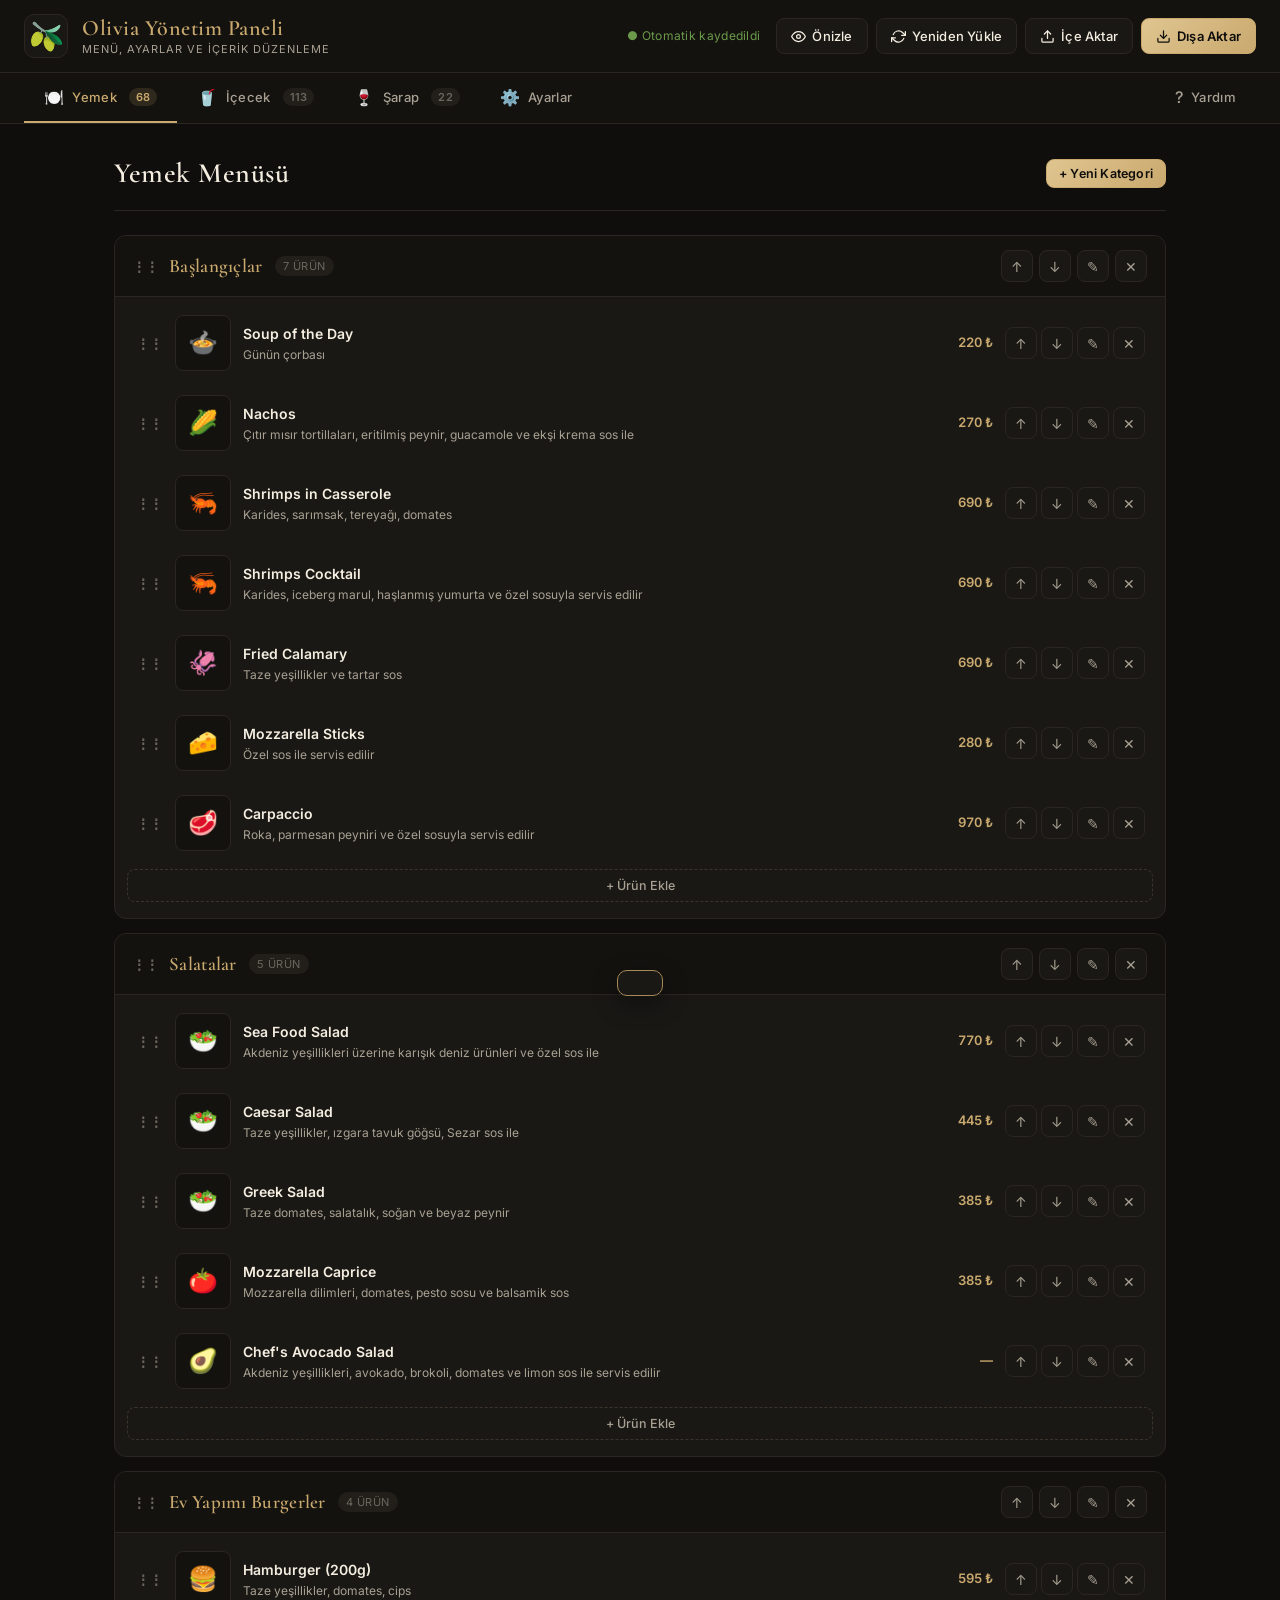
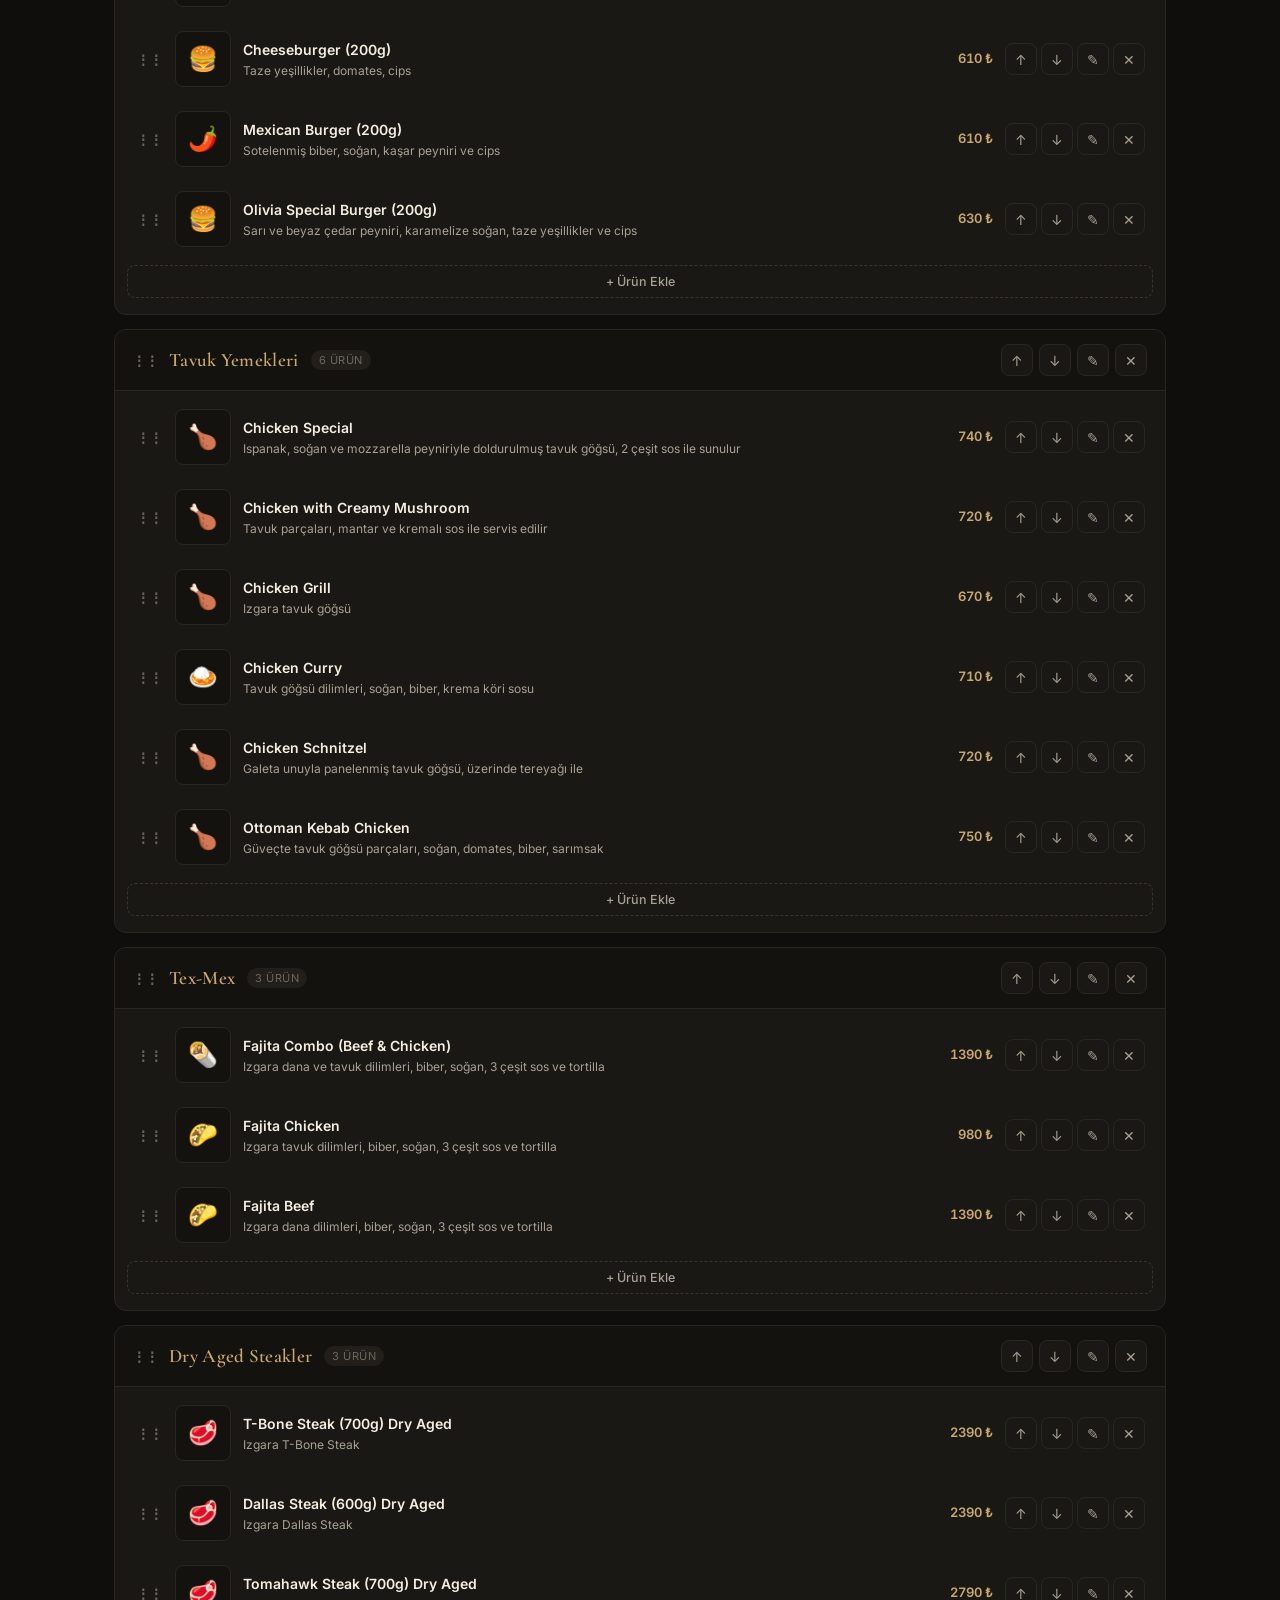
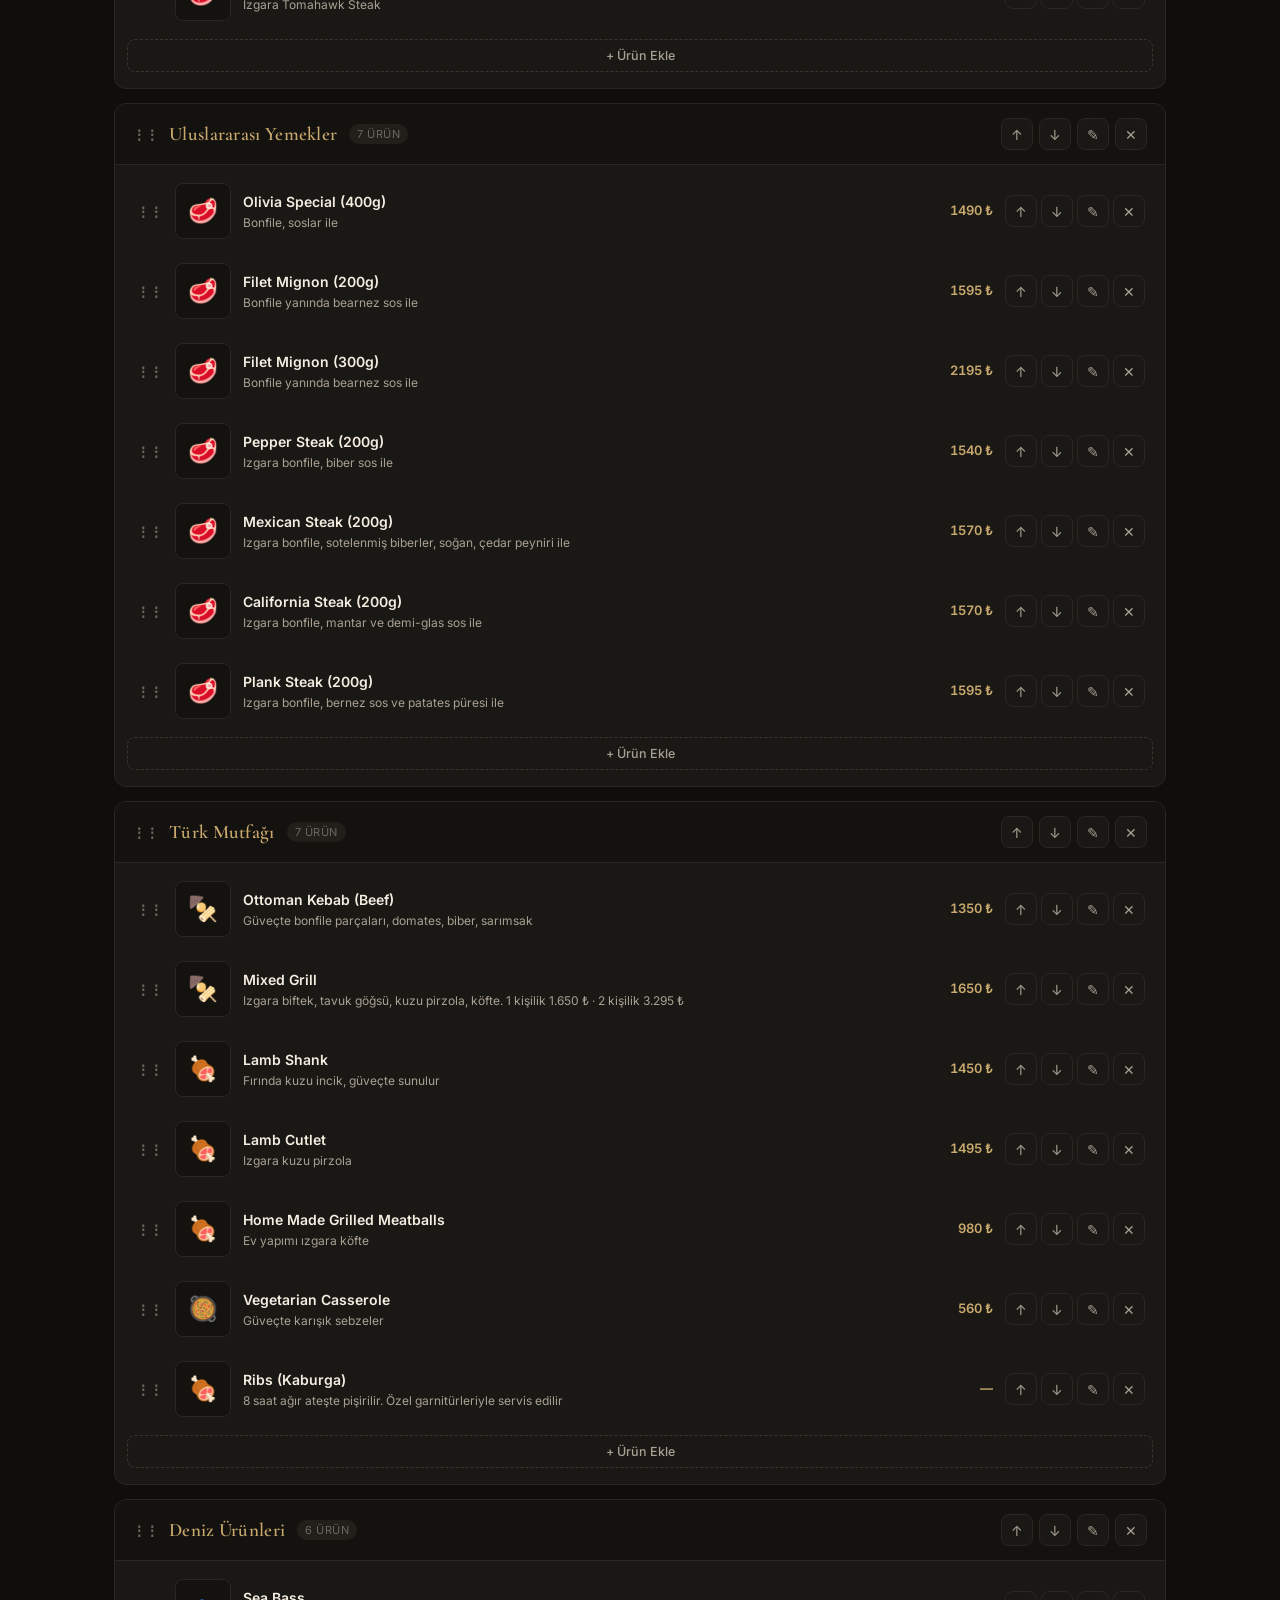
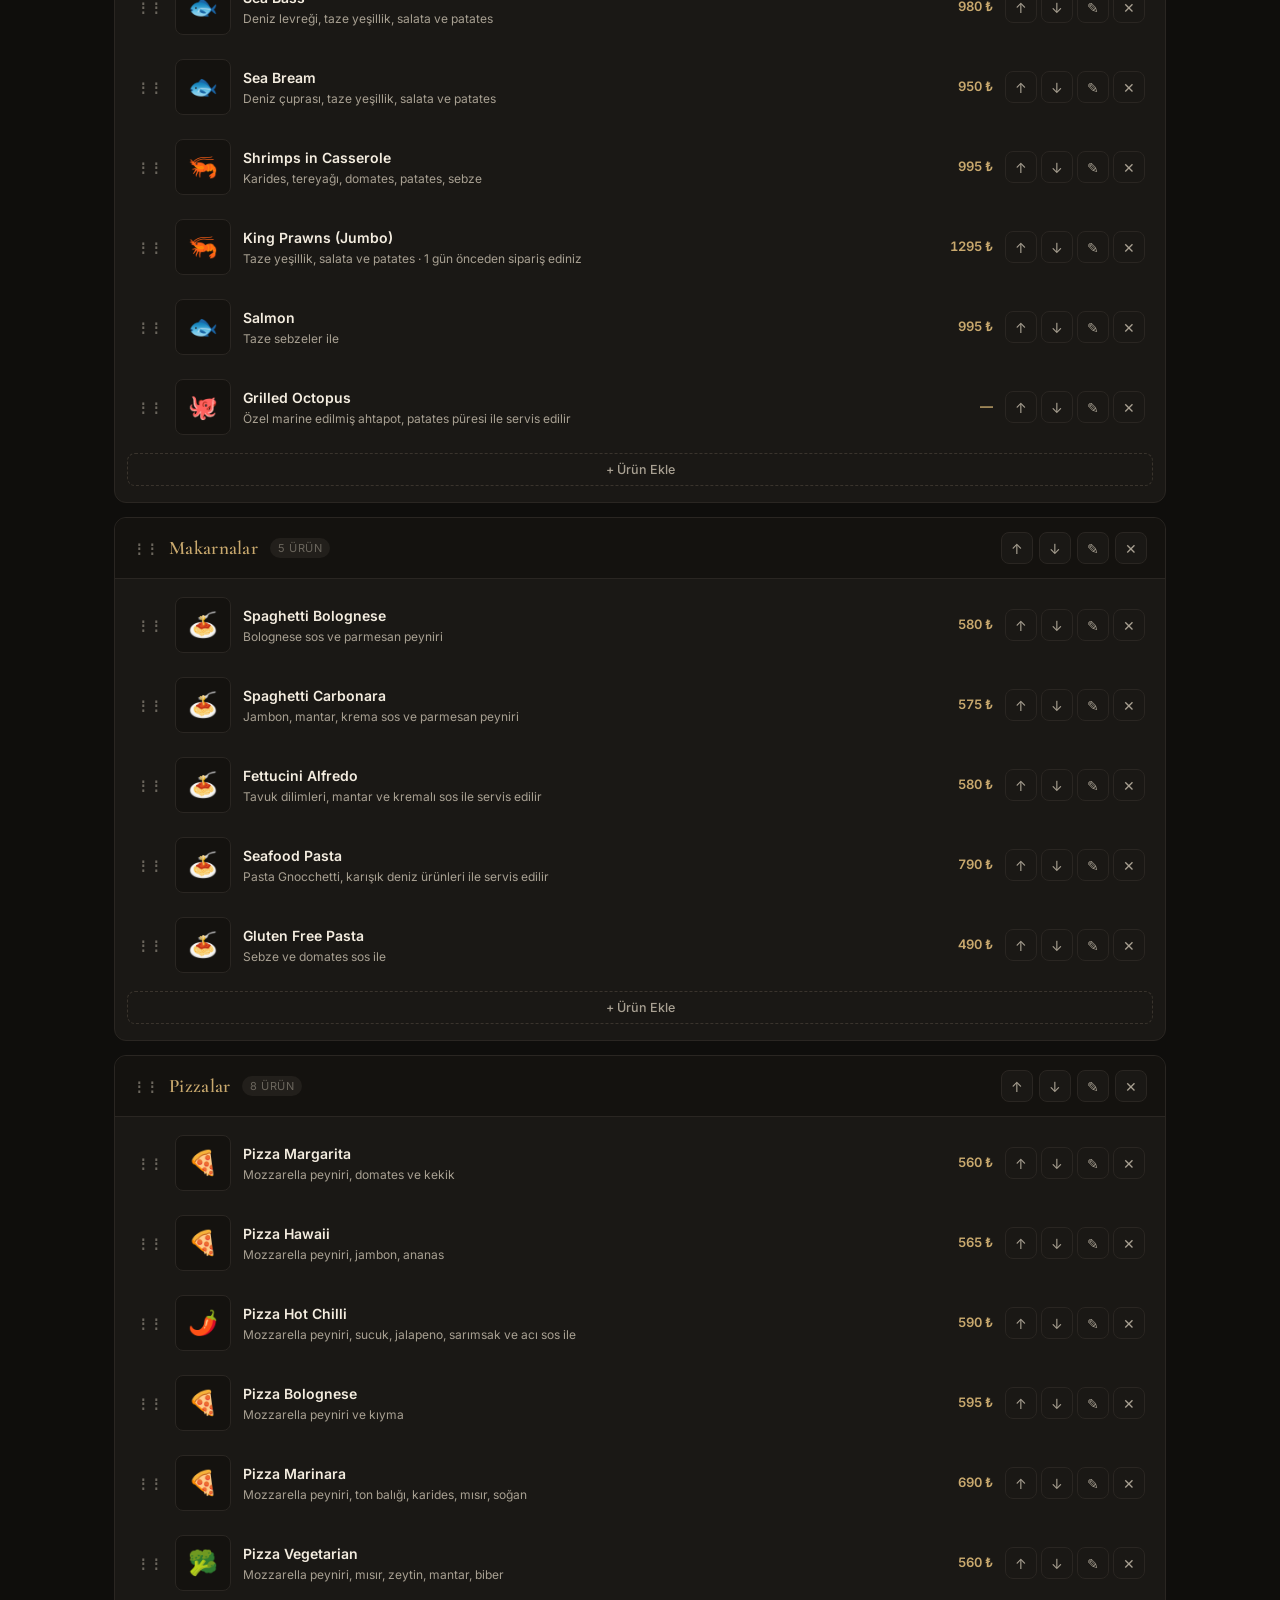
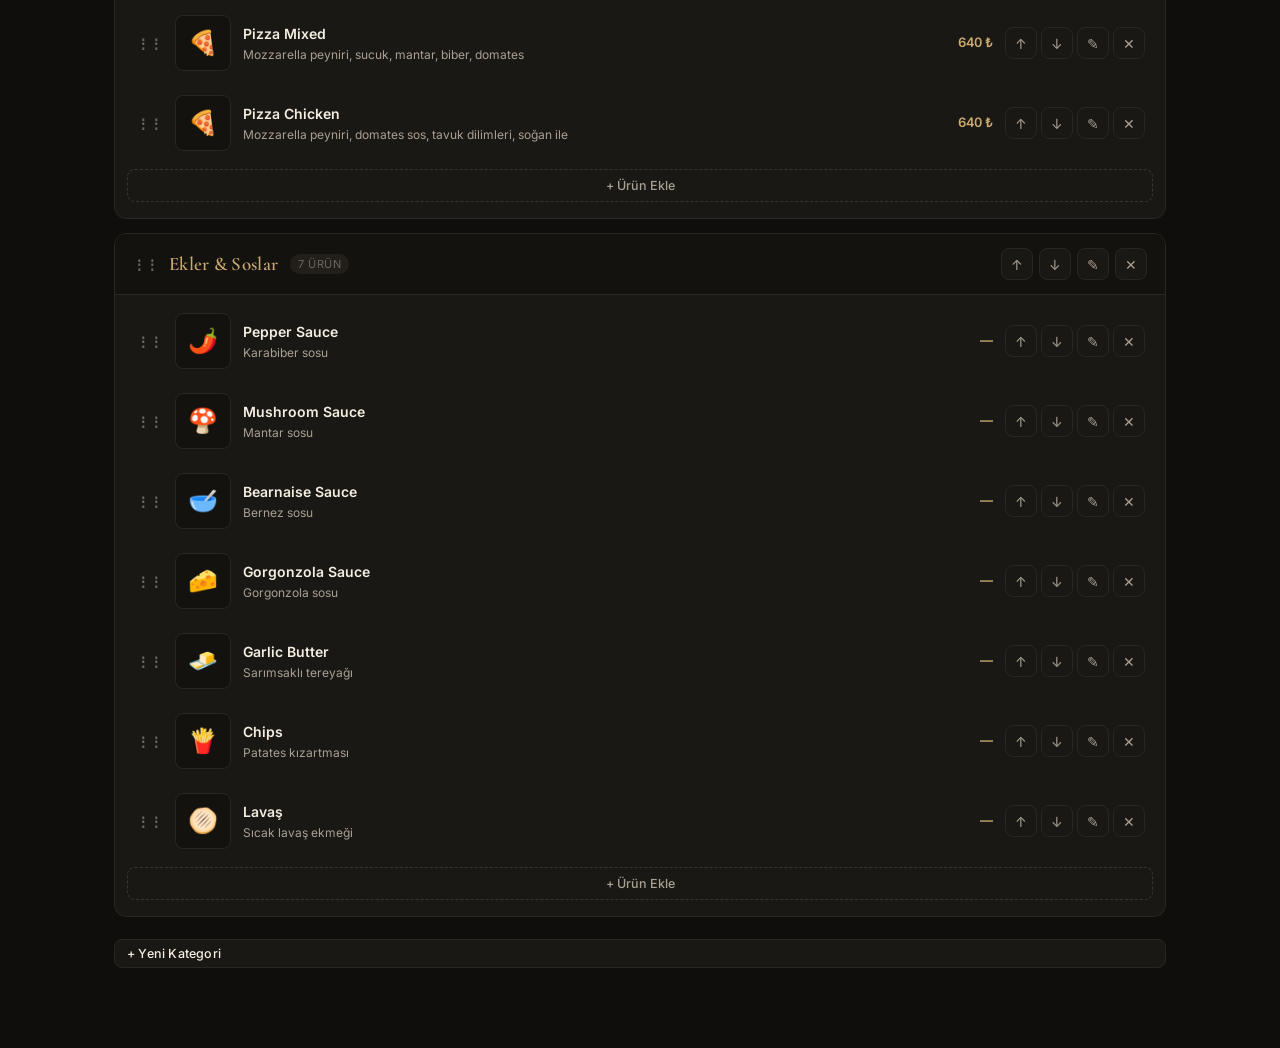
==== admin.html @ 3ca6a2c9 "Initial menu upload — Olivia Gourmet Restaurant QR menu" ====
<!DOCTYPE html>
<html lang="tr">
<head>
  <meta charset="UTF-8">
  <meta name="viewport" content="width=device-width, initial-scale=1.0">
  <meta name="theme-color" content="#0f0e0c">
  <title>Yönetim Paneli — Olivia Gourmet</title>
  <link rel="stylesheet" href="css/admin.css">
  <link rel="preconnect" href="https://fonts.googleapis.com">
  <link rel="preconnect" href="https://fonts.gstatic.com" crossorigin>
  <link href="https://fonts.googleapis.com/css2?family=Cormorant+Garamond:wght@500;600&family=Inter:wght@400;500;600;700&display=swap" rel="stylesheet">

  <!-- Veriyi mevcut menu.js / config.js / i18n.js'ten yükle -->
  <script src="js/config.js"></script>
  <script src="js/i18n.js"></script>
  <script src="js/menu.js"></script>
</head>
<body>
  <header class="admin-topbar">
    <div class="brand-block">
      <span class="brand-mark">🫒</span>
      <div>
        <h1>Olivia Yönetim Paneli</h1>
        <p class="sub">Menü, ayarlar ve içerik düzenleme</p>
      </div>
    </div>
    <div class="topbar-actions">
      <span class="save-status" id="saveStatus">●&nbsp; Otomatik kaydedildi</span>
      <button class="btn btn-ghost" id="btnPreview" title="Yeni sekmede canlı önizle">
        <svg viewBox="0 0 24 24" fill="none" stroke="currentColor" stroke-width="2" stroke-linecap="round" stroke-linejoin="round"><path d="M1 12s4-8 11-8 11 8 11 8-4 8-11 8-11-8-11-8z"/><circle cx="12" cy="12" r="3"/></svg>
        Önizle
      </button>
      <button class="btn btn-ghost" id="btnReload" title="menu.js dosyasından güncel veriyi yükle — taslağı sıfırlar">
        <svg viewBox="0 0 24 24" fill="none" stroke="currentColor" stroke-width="2" stroke-linecap="round" stroke-linejoin="round"><polyline points="23 4 23 10 17 10"/><polyline points="1 20 1 14 7 14"/><path d="M3.51 9a9 9 0 0 1 14.85-3.36L23 10M1 14l4.64 4.36A9 9 0 0 0 20.49 15"/></svg>
        Yeniden Yükle
      </button>
      <button class="btn btn-ghost" id="btnImport">
        <svg viewBox="0 0 24 24" fill="none" stroke="currentColor" stroke-width="2" stroke-linecap="round" stroke-linejoin="round"><path d="M21 15v4a2 2 0 0 1-2 2H5a2 2 0 0 1-2-2v-4"/><polyline points="17 8 12 3 7 8"/><line x1="12" y1="3" x2="12" y2="15"/></svg>
        İçe Aktar
      </button>
      <button class="btn btn-primary" id="btnExport">
        <svg viewBox="0 0 24 24" fill="none" stroke="currentColor" stroke-width="2" stroke-linecap="round" stroke-linejoin="round"><path d="M21 15v4a2 2 0 0 1-2 2H5a2 2 0 0 1-2-2v-4"/><polyline points="7 10 12 15 17 10"/><line x1="12" y1="15" x2="12" y2="3"/></svg>
        Dışa Aktar
      </button>
    </div>
  </header>

  <nav class="admin-tabs" role="tablist">
    <button class="tab active" data-tab="food">
      <span class="tab-icon">🍽️</span> Yemek
      <span class="tab-count" id="countFood">0</span>
    </button>
    <button class="tab" data-tab="drinks">
      <span class="tab-icon">🥤</span> İçecek
      <span class="tab-count" id="countDrinks">0</span>
    </button>
    <button class="tab" data-tab="wines">
      <span class="tab-icon">🍷</span> Şarap
      <span class="tab-count" id="countWines">0</span>
    </button>
    <button class="tab" data-tab="settings">
      <span class="tab-icon">⚙️</span> Ayarlar
    </button>
    <button class="tab tab-help" data-tab="help">
      <span class="tab-icon">?</span> Yardım
    </button>
  </nav>

  <main class="admin-main">
    <!-- Menu kind panels (food / drinks / wines) -->
    <section class="panel active" id="panel-food" data-kind="food">
      <div class="panel-header">
        <h2>Yemek Menüsü</h2>
        <button class="btn btn-primary btn-sm" data-action="add-category" data-kind="food">+ Yeni Kategori</button>
      </div>
      <div class="categories-list" id="list-food"></div>
    </section>

    <section class="panel" id="panel-drinks" data-kind="drinks">
      <div class="panel-header">
        <h2>İçecek Menüsü</h2>
        <button class="btn btn-primary btn-sm" data-action="add-category" data-kind="drinks">+ Yeni Kategori</button>
      </div>
      <div class="categories-list" id="list-drinks"></div>
    </section>

    <section class="panel" id="panel-wines" data-kind="wines">
      <div class="panel-header">
        <h2>Şarap Menüsü</h2>
        <button class="btn btn-primary btn-sm" data-action="add-category" data-kind="wines">+ Yeni Kategori</button>
      </div>
      <div class="categories-list" id="list-wines"></div>
    </section>

    <!-- Settings panel -->
    <section class="panel" id="panel-settings">
      <div class="panel-header">
        <h2>Genel Ayarlar</h2>
      </div>
      <div class="settings-grid" id="settingsForm">
        <div class="card">
          <h3>Restoran</h3>
          <label class="field">
            <span>Restoran adı</span>
            <input type="text" id="cfgName">
          </label>
          <label class="field">
            <span>Alt başlık</span>
            <input type="text" id="cfgTagline">
          </label>
        </div>

        <div class="card">
          <h3>Wi-Fi</h3>
          <label class="field">
            <span>Ağ adı (SSID)</span>
            <input type="text" id="cfgWifiSsid" placeholder="boş bırakırsanız Wi-Fi kartı gizlenir">
          </label>
          <label class="field">
            <span>Şifre</span>
            <input type="text" id="cfgWifiPassword">
          </label>
        </div>

        <div class="card">
          <h3>Para Birimi & Dil</h3>
          <label class="field">
            <span>Para birimi sembolü</span>
            <input type="text" id="cfgCurrency" maxlength="4">
          </label>
          <label class="field field-row">
            <input type="checkbox" id="cfgCurrencyBefore">
            <span>Sembol fiyattan önce gözüksün (örn. ₺250)</span>
          </label>
          <label class="field">
            <span>Varsayılan dil (cihaz dili desteklenmediğinde)</span>
            <select id="cfgDefaultLang"></select>
          </label>
        </div>

        <div class="card card-wide">
          <h3>Sosyal Medya</h3>
          <p class="card-desc">Sürükleyerek sıralayabilir, satırı ✕ ile silebilirsiniz.</p>
          <div id="socialList" class="social-list"></div>
          <button class="btn btn-ghost btn-sm" id="btnAddSocial">+ Sosyal Medya Ekle</button>
        </div>
      </div>
    </section>

    <!-- Help panel -->
    <section class="panel" id="panel-help">
      <div class="panel-header"><h2>Yardım</h2></div>
      <div class="help-grid">
        <div class="card">
          <h3>1 · Düzenle</h3>
          <p>Yemek / İçecek / Şarap sekmelerinden ürünleri düzenleyin. Değişiklikler tarayıcınıza otomatik kaydedilir (taslak).</p>
        </div>
        <div class="card">
          <h3>2 · Önizle</h3>
          <p>Sağ üstteki <strong>Önizle</strong> butonuna basarak değişikliklerinizi yeni bir sekmede menü olarak görün.</p>
        </div>
        <div class="card">
          <h3>3 · Dışa Aktar</h3>
          <p>Memnun kaldığınızda <strong>Dışa Aktar</strong>'a basın. <code>menu.js</code> ve gerekirse <code>config.js</code> dosyaları indirilir.</p>
        </div>
        <div class="card">
          <h3>4 · GitHub'a Yükle</h3>
          <p>İndirdiğiniz dosyaları GitHub depo sayfanızda <code>js/</code> klasörüne sürükleyip bırakın. GitHub Pages 1-2 dakika içinde menüyü günceller.</p>
        </div>
        <div class="card">
          <h3>Görseller</h3>
          <p>Ürün düzenleme formundan görseli sürükleyin veya seçin. Görsel <strong>otomatik küçültülür</strong> (en fazla 1000px) ve menüye gömülür — ayrıca dosya yüklemeniz gerekmez.</p>
        </div>
        <div class="card">
          <h3>Çeviriler</h3>
          <p>Açıklama alanında 8 dil sekmesi vardır. Sadece Türkçe doldurursanız diğer diller İngilizce çeviriye, o da yoksa Türkçeye düşer. Eksik dil için yine de menü çalışır.</p>
        </div>
        <div class="card">
          <h3>Yedek</h3>
          <p><strong>İçe Aktar</strong> butonu ile daha önce indirdiğiniz <code>menu.js</code>'i yükleyebilirsiniz. Ayrıca tarayıcı geçmişi silindiğinde taslak kaybolabilir, önemli değişikliklerden sonra dışa aktarmayı unutmayın.</p>
        </div>
      </div>
    </section>
  </main>

  <!-- Item editor modal -->
  <div class="modal" id="itemModal" aria-hidden="true">
    <div class="modal-backdrop" data-close></div>
    <div class="modal-dialog">
      <div class="modal-header">
        <h3 id="itemModalTitle">Ürün</h3>
        <button class="icon-btn" data-close aria-label="Kapat">✕</button>
      </div>
      <div class="modal-body" id="itemModalBody"></div>
      <div class="modal-footer">
        <button class="btn btn-danger btn-sm" id="itemDelete">Sil</button>
        <div style="flex:1"></div>
        <button class="btn btn-ghost btn-sm" data-close>İptal</button>
        <button class="btn btn-primary btn-sm" id="itemSave">Kaydet</button>
      </div>
    </div>
  </div>

  <!-- Category editor modal -->
  <div class="modal" id="catModal" aria-hidden="true">
    <div class="modal-backdrop" data-close></div>
    <div class="modal-dialog modal-sm">
      <div class="modal-header">
        <h3 id="catModalTitle">Kategori</h3>
        <button class="icon-btn" data-close aria-label="Kapat">✕</button>
      </div>
      <div class="modal-body" id="catModalBody"></div>
      <div class="modal-footer">
        <button class="btn btn-danger btn-sm" id="catDelete">Sil</button>
        <div style="flex:1"></div>
        <button class="btn btn-ghost btn-sm" data-close>İptal</button>
        <button class="btn btn-primary btn-sm" id="catSave">Kaydet</button>
      </div>
    </div>
  </div>

  <!-- Toast -->
  <div class="toast" id="toast"></div>

  <!-- Hidden file input for import -->
  <input type="file" id="importInput" accept=".js,.json" hidden>

  <script src="js/admin.js"></script>
</body>
</html>
---- css/admin.css ----
/* ============================================
   Olivia Admin — Yönetim Paneli
   ============================================ */

* { box-sizing: border-box; margin: 0; padding: 0; -webkit-tap-highlight-color: transparent; }

:root {
  --bg: #0f0e0c;
  --bg-elev: #14120f;
  --surface: #1a1815;
  --surface-2: #221f1b;
  --surface-3: #2a2622;
  --text: #f4ede0;
  --text-muted: #a8a092;
  --text-dim: #6b665d;
  --accent: #c9a96e;
  --accent-hi: #e0c590;
  --accent-dark: #a8895a;
  --olive: #6b7a3a;
  --danger: #c9624a;
  --danger-hi: #e07e64;
  --success: #6b9a4a;
  --border: #2a2622;
  --border-hi: #3a342d;
  --shadow-md: 0 8px 24px rgba(0, 0, 0, 0.4);
  --shadow-lg: 0 16px 48px rgba(0, 0, 0, 0.5);
  --radius: 12px;
  --radius-sm: 8px;
}

html, body {
  background: var(--bg);
  color: var(--text);
  font-family: 'Inter', -apple-system, BlinkMacSystemFont, 'Segoe UI', Roboto, sans-serif;
  font-size: 14px;
  line-height: 1.5;
  min-height: 100vh;
  -webkit-font-smoothing: antialiased;
}

button { font-family: inherit; cursor: pointer; }
input, select, textarea { font-family: inherit; }
a { color: inherit; }

/* ============================================
   Top bar
   ============================================ */

.admin-topbar {
  display: flex;
  justify-content: space-between;
  align-items: center;
  gap: 16px;
  padding: 14px 24px;
  background: var(--bg-elev);
  border-bottom: 1px solid var(--border);
  position: sticky;
  top: 0;
  z-index: 50;
}

.brand-block {
  display: flex;
  align-items: center;
  gap: 14px;
}

.brand-block .brand-mark {
  font-size: 28px;
  width: 44px;
  height: 44px;
  background: var(--surface);
  border: 1px solid var(--border);
  border-radius: 10px;
  display: flex;
  align-items: center;
  justify-content: center;
}

.brand-block h1 {
  font-family: 'Cormorant Garamond', serif;
  font-size: 22px;
  font-weight: 600;
  color: var(--accent);
  letter-spacing: 0.5px;
  line-height: 1.2;
}

.brand-block .sub {
  font-size: 11px;
  color: var(--text-muted);
  letter-spacing: 1px;
  text-transform: uppercase;
}

.topbar-actions {
  display: flex;
  align-items: center;
  gap: 8px;
}

.save-status {
  font-size: 12px;
  color: var(--success);
  margin-right: 8px;
  letter-spacing: 0.3px;
  opacity: 1;
  transition: opacity 0.3s;
}
.save-status.hidden { opacity: 0; }
.save-status.dirty { color: var(--accent); }
.save-status.dirty::before { content: '◌ '; }

/* ============================================
   Buttons
   ============================================ */

.btn {
  display: inline-flex;
  align-items: center;
  gap: 6px;
  padding: 9px 14px;
  border-radius: 8px;
  border: 1px solid transparent;
  font-size: 13px;
  font-weight: 500;
  letter-spacing: 0.2px;
  transition: all 0.15s;
  white-space: nowrap;
}
.btn svg { width: 15px; height: 15px; }
.btn-sm { padding: 6px 12px; font-size: 12.5px; }
.btn-primary {
  background: linear-gradient(135deg, var(--accent-hi), var(--accent));
  color: var(--bg);
  border-color: var(--accent);
  font-weight: 600;
}
.btn-primary:hover {
  background: linear-gradient(135deg, var(--accent-hi), var(--accent-hi));
  box-shadow: 0 4px 12px rgba(201, 169, 110, 0.3);
}
.btn-ghost {
  background: var(--surface);
  color: var(--text);
  border-color: var(--border);
}
.btn-ghost:hover { border-color: var(--border-hi); background: var(--surface-2); }
.btn-danger {
  background: transparent;
  color: var(--danger-hi);
  border-color: rgba(201, 98, 74, 0.3);
}
.btn-danger:hover { background: rgba(201, 98, 74, 0.1); border-color: var(--danger); }

.icon-btn {
  width: 32px;
  height: 32px;
  border-radius: 8px;
  border: 1px solid var(--border);
  background: var(--surface);
  color: var(--text-muted);
  display: inline-flex;
  align-items: center;
  justify-content: center;
  font-size: 14px;
  transition: all 0.15s;
}
.icon-btn:hover { color: var(--text); border-color: var(--border-hi); background: var(--surface-2); }
.icon-btn.danger:hover { color: var(--danger-hi); border-color: var(--danger); background: rgba(201, 98, 74, 0.1); }

/* ============================================
   Tabs
   ============================================ */

.admin-tabs {
  display: flex;
  gap: 0;
  padding: 0 24px;
  background: var(--bg-elev);
  border-bottom: 1px solid var(--border);
  position: sticky;
  top: 73px;
  z-index: 40;
  overflow-x: auto;
  scrollbar-width: none;
}
.admin-tabs::-webkit-scrollbar { display: none; }

.tab {
  display: inline-flex;
  align-items: center;
  gap: 8px;
  padding: 14px 20px;
  background: none;
  border: none;
  border-bottom: 2px solid transparent;
  color: var(--text-muted);
  font-size: 13px;
  font-weight: 500;
  letter-spacing: 0.3px;
  white-space: nowrap;
  transition: color 0.15s, border-color 0.15s;
}
.tab .tab-icon { font-size: 16px; }
.tab .tab-count {
  background: var(--surface-2);
  color: var(--text-dim);
  font-size: 11px;
  font-weight: 600;
  padding: 2px 7px;
  border-radius: 10px;
  margin-left: 4px;
}
.tab:hover { color: var(--text); }
.tab.active {
  color: var(--accent);
  border-bottom-color: var(--accent);
}
.tab.active .tab-count {
  background: rgba(201, 169, 110, 0.15);
  color: var(--accent);
}
.tab-help { margin-left: auto; }

/* ============================================
   Main content / panels
   ============================================ */

.admin-main {
  max-width: 1100px;
  margin: 0 auto;
  padding: 28px 24px 80px;
}

.panel { display: none; }
.panel.active {
  display: block;
  animation: fadeIn 0.25s ease;
}
@keyframes fadeIn {
  from { opacity: 0; transform: translateY(6px); }
  to { opacity: 1; transform: translateY(0); }
}

.panel-header {
  display: flex;
  justify-content: space-between;
  align-items: center;
  margin-bottom: 24px;
  padding-bottom: 16px;
  border-bottom: 1px solid var(--border);
}

.panel-header h2 {
  font-family: 'Cormorant Garamond', serif;
  font-size: 28px;
  font-weight: 600;
  color: var(--text);
  letter-spacing: 0.5px;
}

/* ============================================
   Categories list
   ============================================ */

.categories-list {
  display: flex;
  flex-direction: column;
  gap: 14px;
}

.category-block {
  background: var(--surface);
  border: 1px solid var(--border);
  border-radius: var(--radius);
  overflow: hidden;
}

.category-head {
  display: flex;
  justify-content: space-between;
  align-items: center;
  padding: 14px 18px;
  background: var(--bg-elev);
  border-bottom: 1px solid var(--border);
}

.category-head-left {
  display: flex;
  align-items: center;
  gap: 12px;
  min-width: 0;
}

.category-drag {
  width: 24px;
  height: 24px;
  border-radius: 6px;
  display: inline-flex;
  align-items: center;
  justify-content: center;
  color: var(--text-dim);
  cursor: grab;
  flex-shrink: 0;
}
.category-drag:hover { color: var(--text-muted); background: var(--surface-2); }
.category-drag::before { content: '⋮⋮'; letter-spacing: -1px; font-weight: 700; }

.category-name {
  font-family: 'Cormorant Garamond', serif;
  font-size: 19px;
  font-weight: 600;
  color: var(--accent);
  letter-spacing: 0.3px;
}

.category-count {
  font-size: 11px;
  color: var(--text-dim);
  letter-spacing: 0.5px;
  text-transform: uppercase;
  padding: 2px 8px;
  background: var(--surface-2);
  border-radius: 10px;
}

.category-actions {
  display: flex;
  align-items: center;
  gap: 6px;
}

.category-items {
  padding: 8px;
  display: flex;
  flex-direction: column;
  gap: 4px;
}

.category-empty {
  padding: 20px;
  text-align: center;
  color: var(--text-dim);
  font-size: 13px;
  font-style: italic;
}

/* Item row */
.item-row {
  display: grid;
  grid-template-columns: 28px 56px 1fr auto auto;
  gap: 12px;
  align-items: center;
  padding: 10px 12px;
  border-radius: 8px;
  transition: background 0.15s;
}
.item-row:hover { background: var(--surface-2); }

.item-row .item-drag {
  color: var(--text-dim);
  cursor: grab;
  text-align: center;
  letter-spacing: -1px;
  font-weight: 700;
}

.item-row .item-thumb {
  width: 56px;
  height: 56px;
  border-radius: 8px;
  background: var(--bg-elev);
  border: 1px solid var(--border);
  display: flex;
  align-items: center;
  justify-content: center;
  font-size: 24px;
  overflow: hidden;
}
.item-row .item-thumb img {
  width: 100%;
  height: 100%;
  object-fit: cover;
}

.item-row .item-text {
  display: flex;
  flex-direction: column;
  gap: 2px;
  min-width: 0;
}
.item-row .item-text-name {
  font-weight: 600;
  font-size: 14px;
  color: var(--text);
  overflow: hidden;
  text-overflow: ellipsis;
  white-space: nowrap;
}
.item-row .item-text-desc {
  font-size: 12px;
  color: var(--text-muted);
  overflow: hidden;
  text-overflow: ellipsis;
  white-space: nowrap;
}

.item-row .item-pricetag {
  color: var(--accent);
  font-weight: 600;
  font-size: 13px;
  font-variant-numeric: tabular-nums;
  white-space: nowrap;
}

.item-row .row-actions {
  display: flex;
  gap: 4px;
}

.btn-add-item {
  margin: 4px 4px 8px;
  padding: 8px 12px;
  background: transparent;
  border: 1px dashed var(--border-hi);
  border-radius: 8px;
  color: var(--text-muted);
  font-size: 12.5px;
  font-weight: 500;
  width: calc(100% - 8px);
  transition: all 0.15s;
}
.btn-add-item:hover {
  color: var(--accent);
  border-color: var(--accent-dark);
  background: rgba(201, 169, 110, 0.04);
}

/* ============================================
   Form fields
   ============================================ */

.field {
  display: flex;
  flex-direction: column;
  gap: 6px;
  margin-bottom: 14px;
}

.field > span {
  font-size: 12px;
  color: var(--text-muted);
  font-weight: 500;
  letter-spacing: 0.3px;
}

.field input[type="text"],
.field input[type="number"],
.field input[type="url"],
.field textarea,
.field select {
  background: var(--bg-elev);
  border: 1px solid var(--border);
  border-radius: 8px;
  padding: 10px 12px;
  color: var(--text);
  font-size: 14px;
  transition: border-color 0.15s, background 0.15s;
  width: 100%;
}
.field input:focus,
.field textarea:focus,
.field select:focus {
  outline: none;
  border-color: var(--accent-dark);
  background: var(--surface);
}

.field textarea {
  min-height: 80px;
  resize: vertical;
  font-family: inherit;
  line-height: 1.5;
}

.field-row {
  flex-direction: row;
  align-items: center;
  gap: 8px;
}
.field-row > span { font-size: 13px; color: var(--text); }

.field-grid-2 {
  display: grid;
  grid-template-columns: 1fr 1fr;
  gap: 12px;
}

@media (max-width: 540px) {
  .field-grid-2 { grid-template-columns: 1fr; }
}

/* Checkboxes */
input[type="checkbox"] {
  width: 18px;
  height: 18px;
  accent-color: var(--accent);
  cursor: pointer;
}

/* ============================================
   Tabs in modal (for descriptions in 8 langs)
   ============================================ */

.lang-tabs {
  display: flex;
  gap: 2px;
  margin-bottom: 8px;
  background: var(--bg-elev);
  border-radius: 8px;
  padding: 4px;
  overflow-x: auto;
  scrollbar-width: none;
}
.lang-tabs::-webkit-scrollbar { display: none; }

.lang-tab {
  display: inline-flex;
  align-items: center;
  gap: 6px;
  padding: 6px 10px;
  border: none;
  background: transparent;
  border-radius: 6px;
  color: var(--text-muted);
  font-size: 12px;
  font-weight: 500;
  white-space: nowrap;
  transition: all 0.15s;
}
.lang-tab.active {
  background: var(--surface);
  color: var(--accent);
}
.lang-tab.has-content::after {
  content: '●';
  color: var(--accent);
  font-size: 8px;
  margin-left: 2px;
}
.lang-tab:not(.active):hover { color: var(--text); }

.lang-pane {
  display: none;
}
.lang-pane.active { display: block; }

/* ============================================
   Image upload zone
   ============================================ */

.image-zone {
  position: relative;
  border: 2px dashed var(--border-hi);
  border-radius: 10px;
  padding: 16px;
  text-align: center;
  background: var(--bg-elev);
  cursor: pointer;
  transition: all 0.2s;
}
.image-zone:hover, .image-zone.drag-over {
  border-color: var(--accent);
  background: rgba(201, 169, 110, 0.04);
}

.image-zone-empty {
  display: flex;
  flex-direction: column;
  align-items: center;
  gap: 8px;
  color: var(--text-muted);
  font-size: 13px;
  padding: 20px 12px;
}

.image-zone-empty svg { width: 32px; height: 32px; opacity: 0.6; }

.image-zone-preview {
  position: relative;
  display: flex;
  align-items: center;
  gap: 14px;
  text-align: left;
}

.image-zone-preview img {
  width: 90px;
  height: 90px;
  object-fit: cover;
  border-radius: 8px;
  border: 1px solid var(--border);
}

.image-zone-info {
  flex: 1;
  min-width: 0;
}
.image-zone-info-row {
  display: flex;
  justify-content: space-between;
  align-items: center;
  font-size: 12px;
  color: var(--text-muted);
}

.image-actions { display: flex; gap: 6px; margin-top: 8px; }

/* ============================================
   Modal
   ============================================ */

.modal {
  position: fixed;
  inset: 0;
  z-index: 100;
  display: none;
}
.modal.open { display: block; }

.modal-backdrop {
  position: absolute;
  inset: 0;
  background: rgba(0, 0, 0, 0.6);
  backdrop-filter: blur(4px);
  animation: bdFade 0.2s ease;
}
@keyframes bdFade { from { opacity: 0; } to { opacity: 1; } }

.modal-dialog {
  position: relative;
  max-width: 720px;
  margin: 40px auto;
  background: var(--surface);
  border: 1px solid var(--border-hi);
  border-radius: 14px;
  box-shadow: var(--shadow-lg);
  display: flex;
  flex-direction: column;
  max-height: calc(100vh - 80px);
  animation: dialogIn 0.25s cubic-bezier(0.2, 0.8, 0.2, 1);
}
@keyframes dialogIn {
  from { opacity: 0; transform: translateY(20px) scale(0.98); }
  to { opacity: 1; transform: translateY(0) scale(1); }
}

.modal-sm { max-width: 480px; }

.modal-header {
  display: flex;
  justify-content: space-between;
  align-items: center;
  padding: 16px 20px;
  border-bottom: 1px solid var(--border);
}
.modal-header h3 {
  font-family: 'Cormorant Garamond', serif;
  font-size: 22px;
  font-weight: 600;
  color: var(--accent);
}

.modal-body {
  padding: 20px;
  overflow-y: auto;
  flex: 1;
}

.modal-footer {
  display: flex;
  align-items: center;
  gap: 8px;
  padding: 14px 20px;
  border-top: 1px solid var(--border);
  background: var(--bg-elev);
  border-bottom-left-radius: 14px;
  border-bottom-right-radius: 14px;
}

@media (max-width: 768px) {
  .modal-dialog {
    margin: 0;
    max-height: 100vh;
    height: 100vh;
    border-radius: 0;
    max-width: 100%;
  }
  .modal-footer { border-radius: 0; }
}

/* ============================================
   Settings
   ============================================ */

.settings-grid {
  display: grid;
  grid-template-columns: 1fr 1fr;
  gap: 16px;
}
@media (max-width: 768px) {
  .settings-grid { grid-template-columns: 1fr; }
}

.card {
  background: var(--surface);
  border: 1px solid var(--border);
  border-radius: 12px;
  padding: 18px 20px;
}
.card h3 {
  font-family: 'Cormorant Garamond', serif;
  font-size: 17px;
  font-weight: 600;
  color: var(--accent);
  margin-bottom: 14px;
  letter-spacing: 0.3px;
}
.card-desc {
  font-size: 12px;
  color: var(--text-muted);
  margin-bottom: 12px;
  margin-top: -6px;
}
.card-wide { grid-column: 1 / -1; }

/* Help panel */
.help-grid {
  display: grid;
  grid-template-columns: repeat(auto-fit, minmax(260px, 1fr));
  gap: 14px;
}
.help-grid .card { padding: 18px; }
.help-grid .card p {
  font-size: 13px;
  color: var(--text-muted);
  line-height: 1.55;
}
.help-grid .card p code {
  background: var(--bg-elev);
  border: 1px solid var(--border);
  padding: 1px 6px;
  border-radius: 4px;
  font-size: 12px;
  color: var(--accent);
  font-family: 'JetBrains Mono', monospace;
}
.help-grid .card p strong { color: var(--text); }

/* Social list */
.social-list {
  display: flex;
  flex-direction: column;
  gap: 8px;
  margin-bottom: 12px;
}

.social-row {
  display: grid;
  grid-template-columns: 32px 140px 1fr 32px;
  gap: 8px;
  align-items: center;
  padding: 6px;
  background: var(--bg-elev);
  border: 1px solid var(--border);
  border-radius: 8px;
}
.social-row .social-drag {
  text-align: center;
  color: var(--text-dim);
  cursor: grab;
  letter-spacing: -1px;
  font-weight: 700;
}
.social-row select,
.social-row input {
  background: var(--surface);
  border: 1px solid var(--border);
  border-radius: 6px;
  padding: 7px 10px;
  color: var(--text);
  font-size: 13px;
}
.social-row select:focus,
.social-row input:focus {
  outline: none;
  border-color: var(--accent-dark);
}

@media (max-width: 540px) {
  .social-row { grid-template-columns: 24px 1fr 32px; }
  .social-row select { grid-column: 1 / -1; }
}

/* ============================================
   Toast
   ============================================ */

.toast {
  position: fixed;
  bottom: 24px;
  left: 50%;
  transform: translateX(-50%) translateY(120px);
  background: var(--surface);
  border: 1px solid var(--accent-dark);
  color: var(--text);
  padding: 12px 22px;
  border-radius: 10px;
  font-size: 13px;
  font-weight: 500;
  z-index: 200;
  transition: transform 0.3s cubic-bezier(0.2, 0.8, 0.2, 1);
  box-shadow: var(--shadow-md);
  pointer-events: none;
}
.toast.show { transform: translateX(-50%) translateY(0); }
.toast.error { border-color: var(--danger); color: var(--danger-hi); }

/* Empty state */
.empty-state {
  text-align: center;
  padding: 60px 20px;
  color: var(--text-muted);
}
.empty-state .empty-icon {
  font-size: 48px;
  margin-bottom: 12px;
}
.empty-state p { font-size: 14px; margin-bottom: 16px; }

/* ============================================
   Mobile adjustments
   ============================================ */

@media (max-width: 768px) {
  .admin-topbar {
    flex-direction: column;
    align-items: stretch;
    gap: 12px;
  }
  .topbar-actions {
    flex-wrap: wrap;
  }
  .topbar-actions .save-status { width: 100%; text-align: center; margin: 0; }
  .admin-tabs { top: auto; }
  .panel-header h2 { font-size: 22px; }
  .item-row {
    grid-template-columns: 56px 1fr auto;
  }
  .item-row .item-drag { display: none; }
  .item-row .row-actions { grid-column: 1 / -1; justify-content: flex-end; }
  .admin-main { padding: 20px 16px 60px; }
}
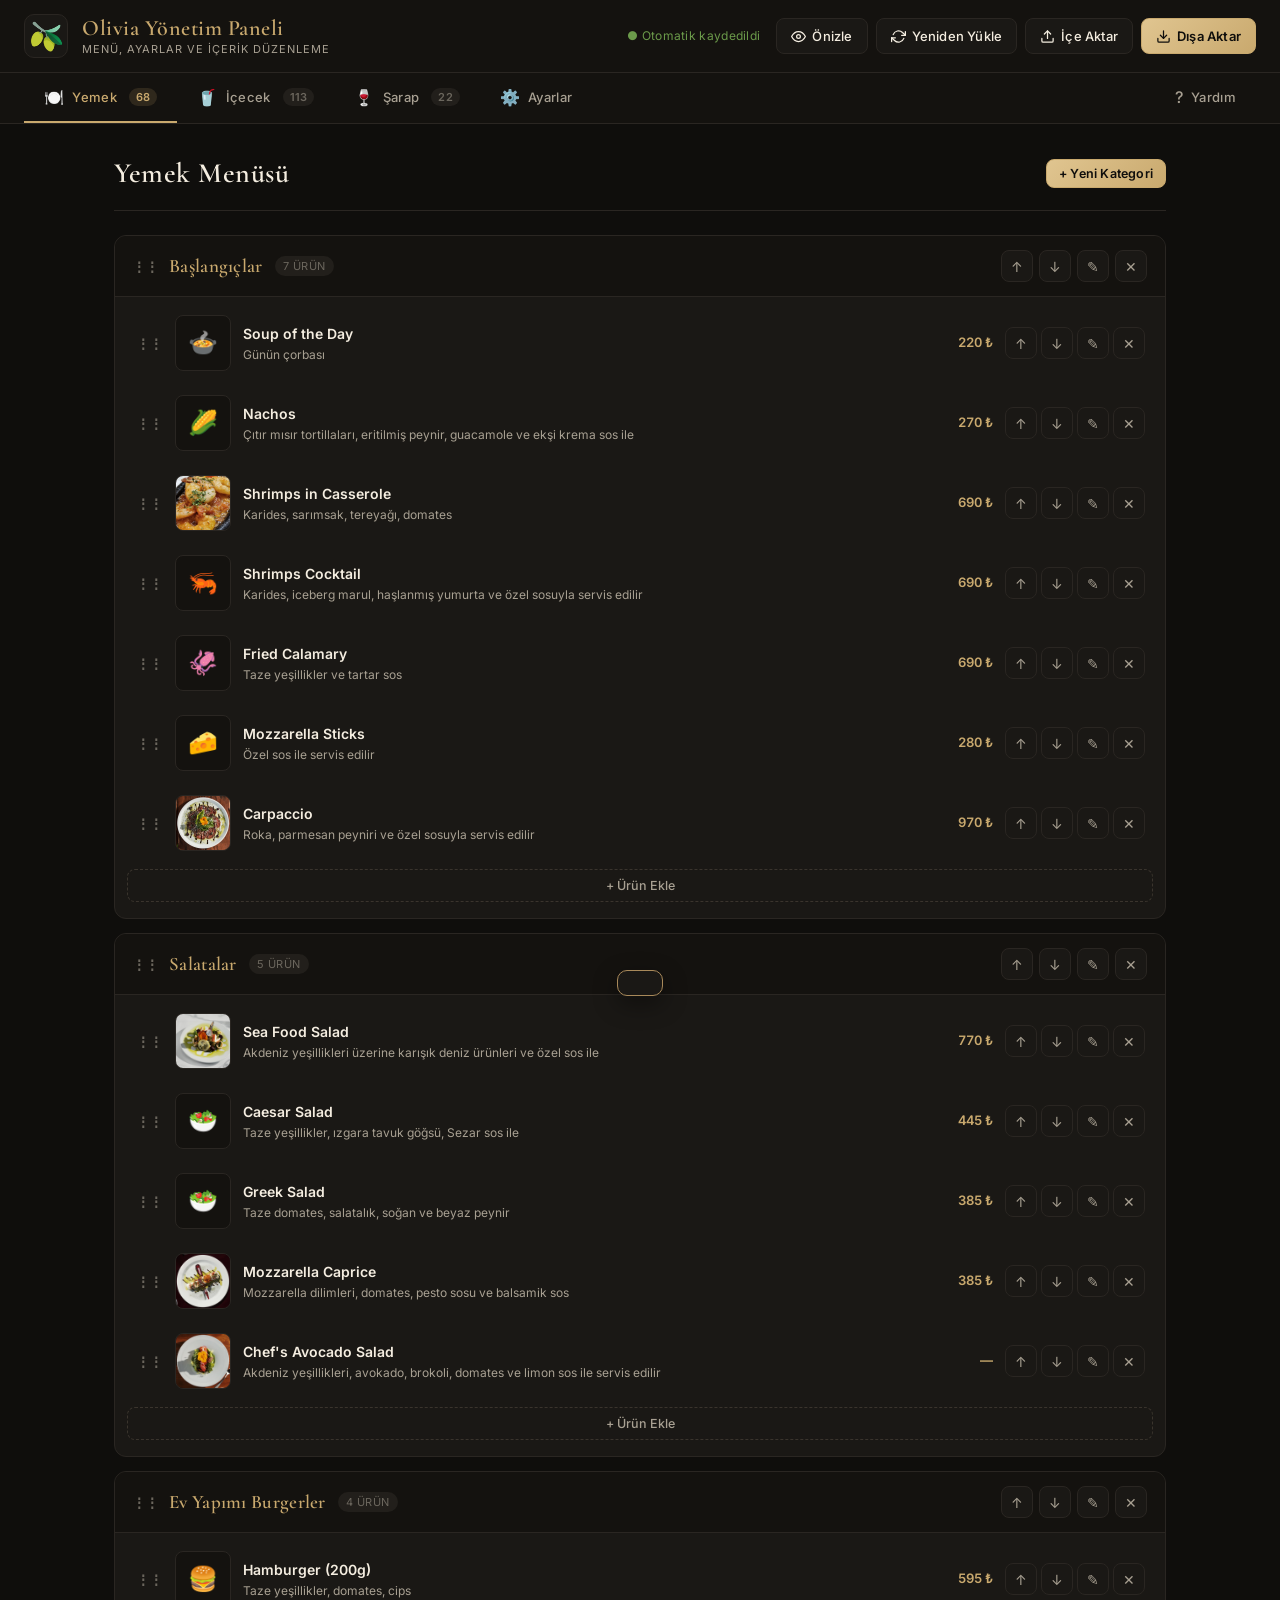
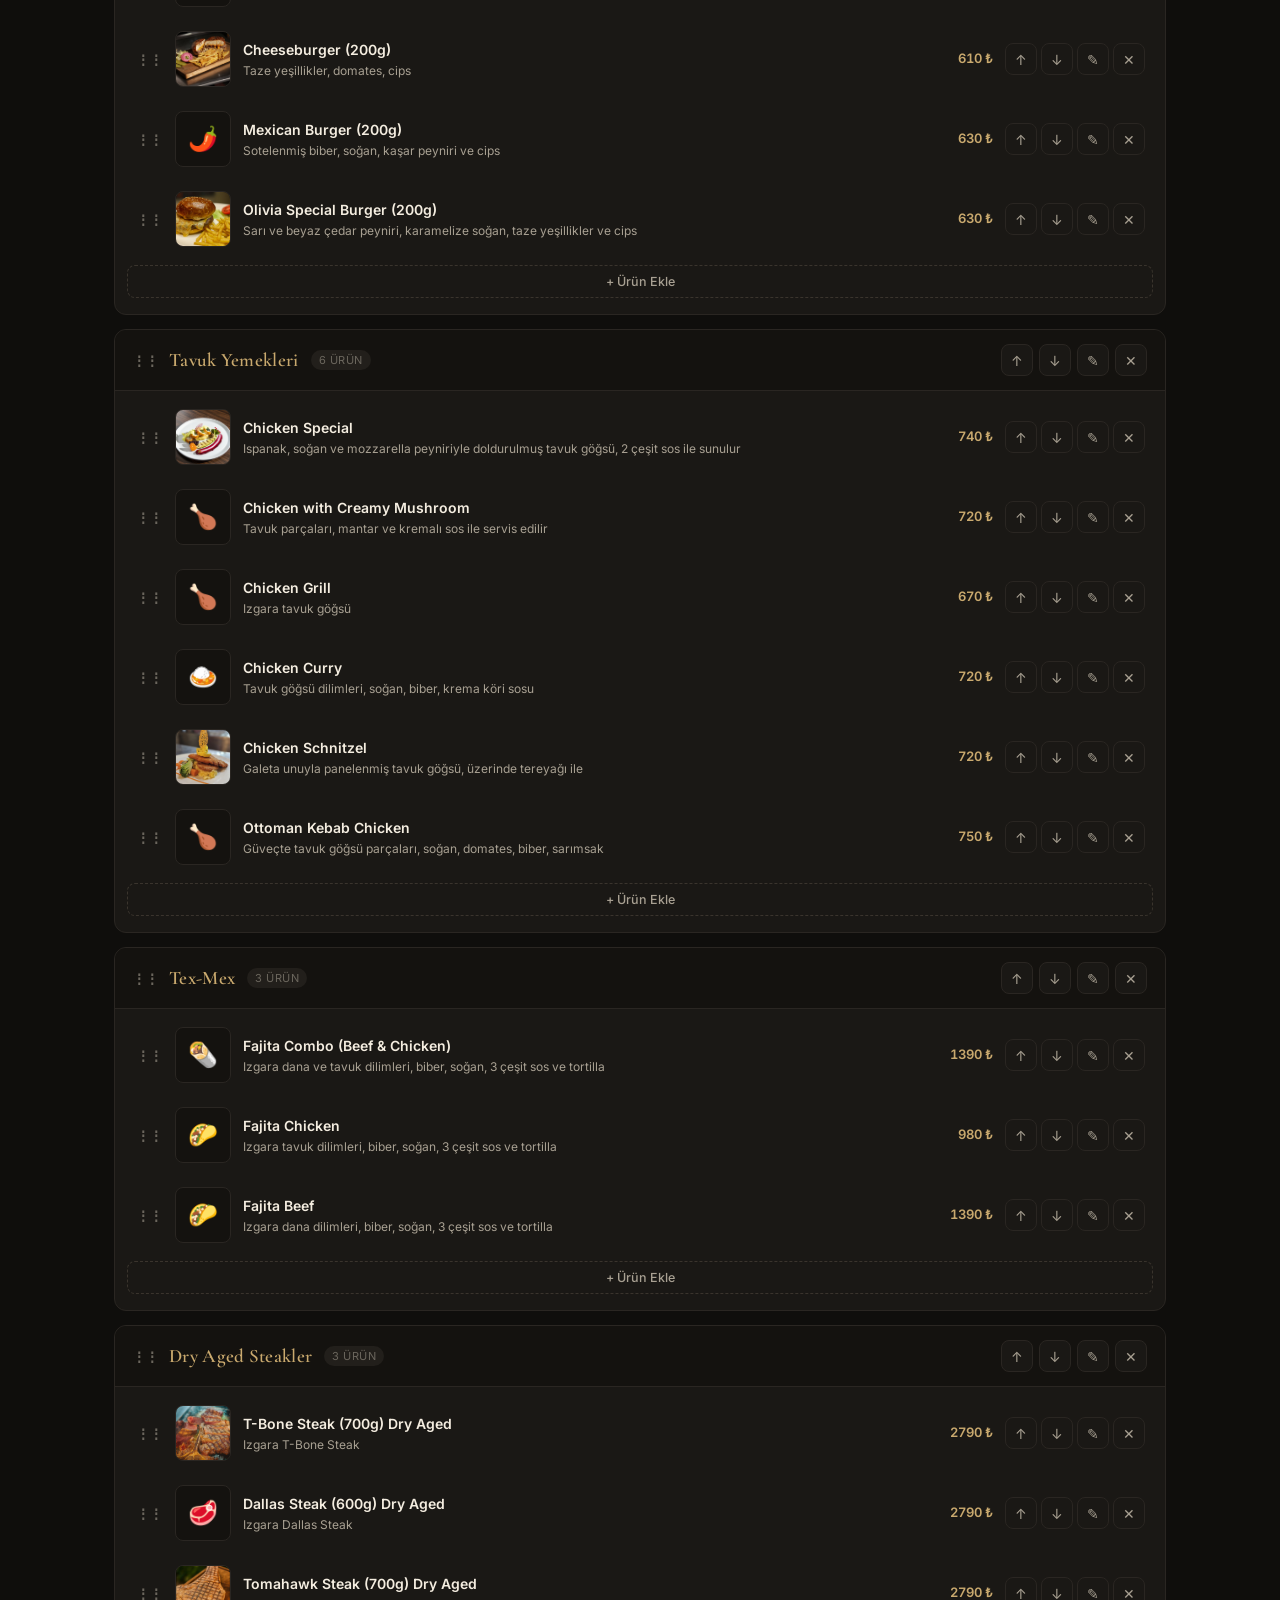
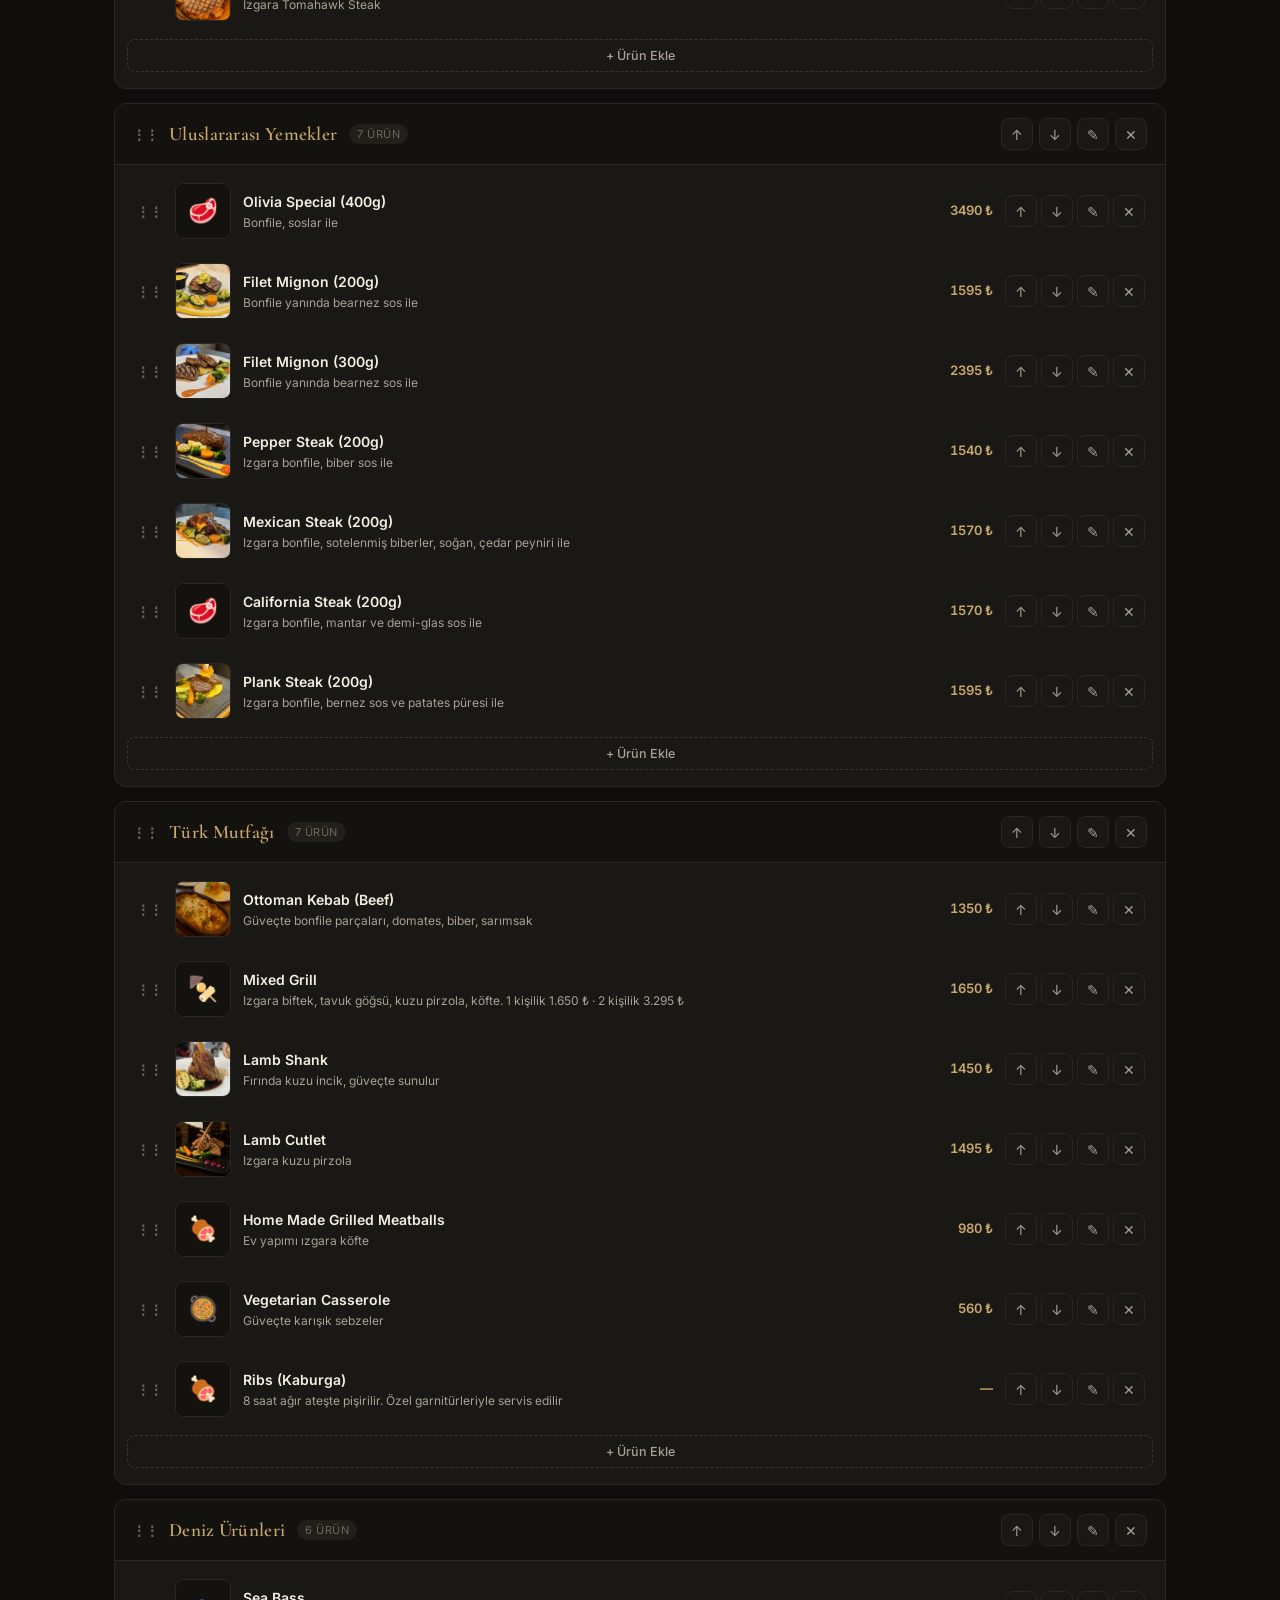
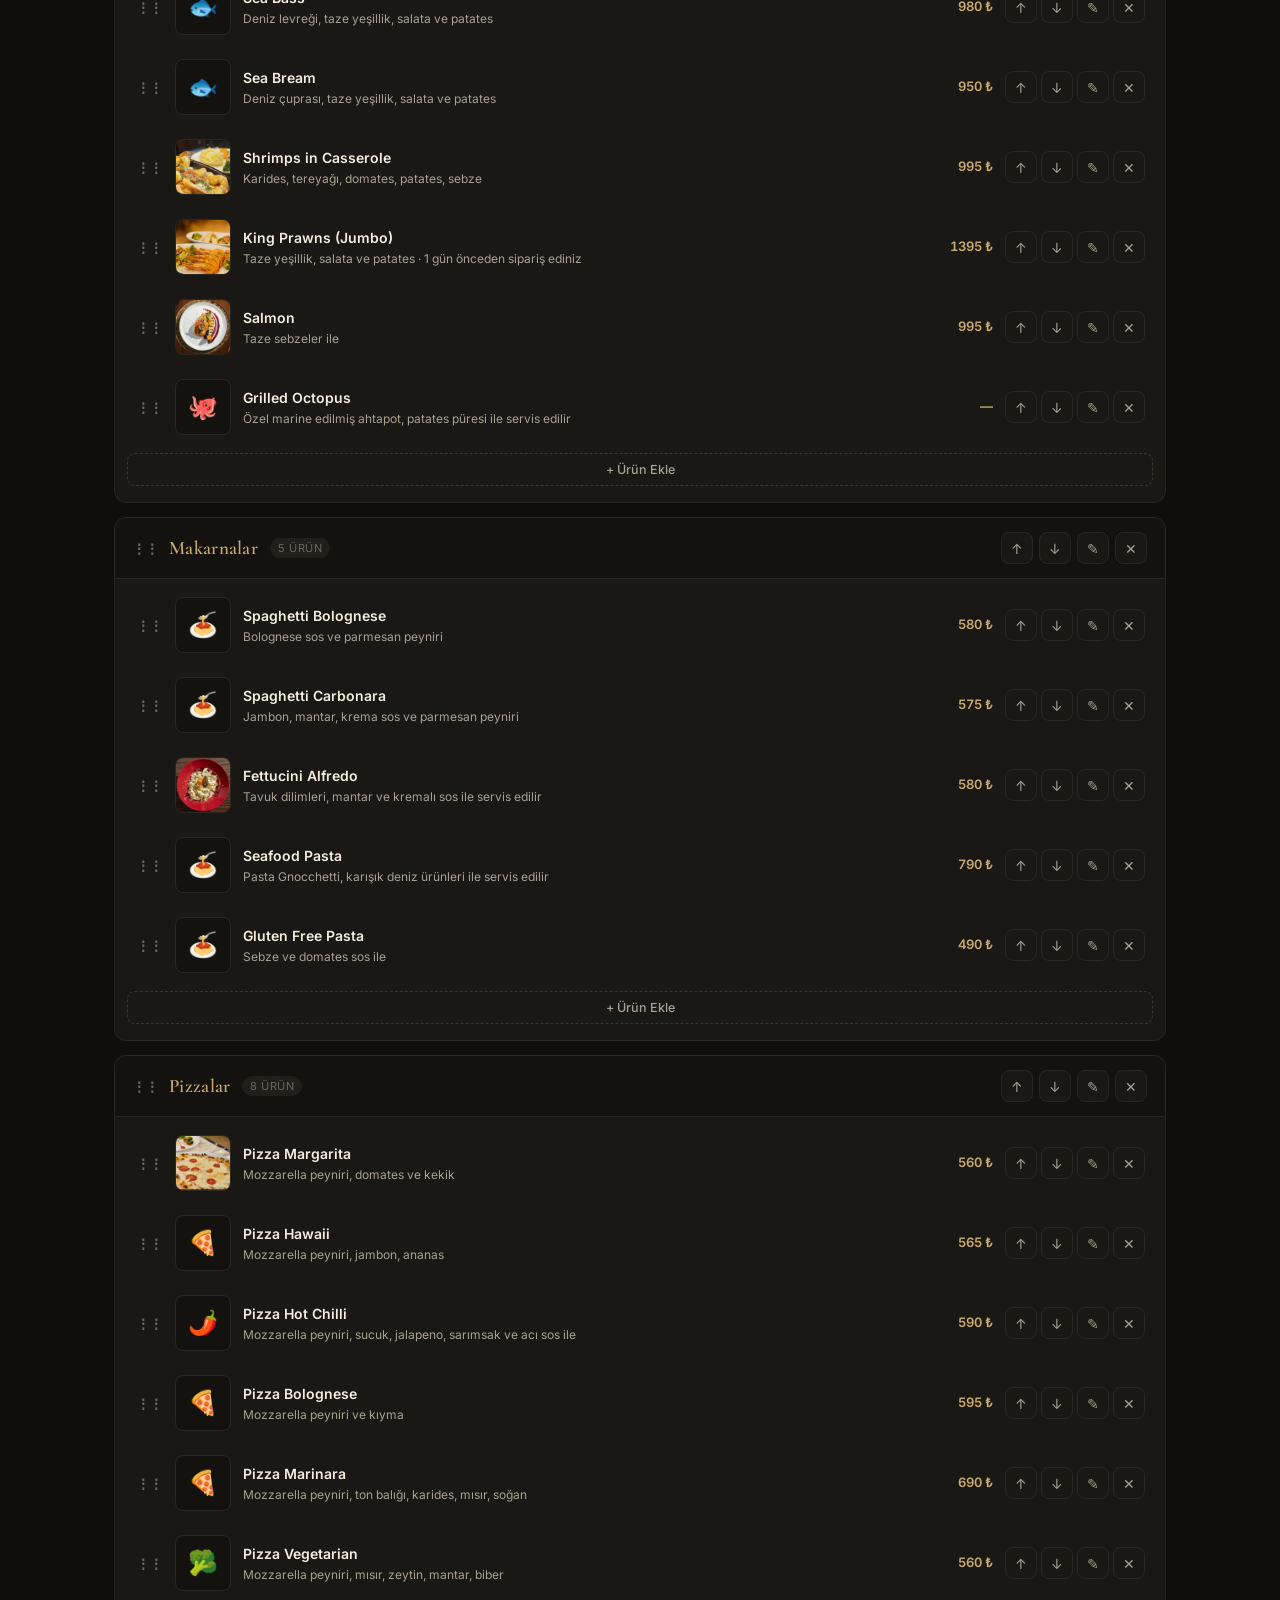
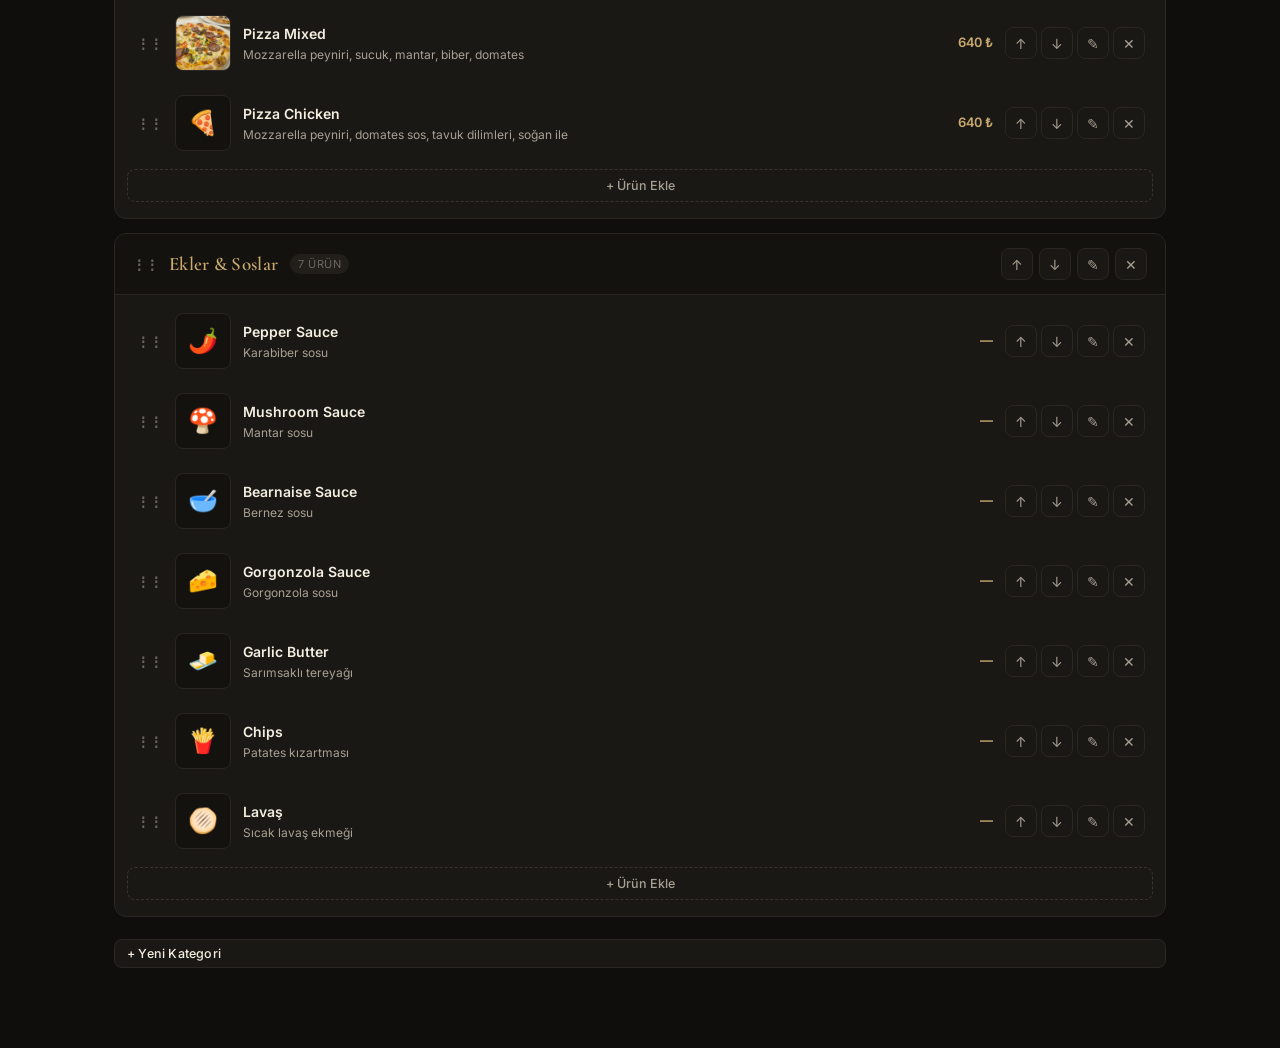
==== commit e61fbcc3: "Cache-bust CSS files so style updates appear immediately on mobile" ====
--- a/admin.html
+++ b/admin.html
@@ -5,15 +5,20 @@
   <meta name="viewport" content="width=device-width, initial-scale=1.0">
   <meta name="theme-color" content="#0f0e0c">
   <title>Yönetim Paneli — Olivia Gourmet</title>
-  <link rel="stylesheet" href="css/admin.css">
+  <script>document.write('<link rel="stylesheet" href="css/admin.css?t=' + Date.now() + '">');</script>
   <link rel="preconnect" href="https://fonts.googleapis.com">
   <link rel="preconnect" href="https://fonts.gstatic.com" crossorigin>
   <link href="https://fonts.googleapis.com/css2?family=Cormorant+Garamond:wght@500;600&family=Inter:wght@400;500;600;700&display=swap" rel="stylesheet">
 
-  <!-- Veriyi mevcut menu.js / config.js / i18n.js'ten yükle -->
-  <script src="js/config.js"></script>
-  <script src="js/i18n.js"></script>
-  <script src="js/menu.js"></script>
+  <!-- Veriyi mevcut menu.js / config.js / i18n.js'ten yükle (cache-bust ile taze) -->
+  <script>
+    (function() {
+      var t = Date.now();
+      ['js/config.js', 'js/i18n.js', 'js/menu.js'].forEach(function(src) {
+        document.write('<scr' + 'ipt src="' + src + '?t=' + t + '"><' + '/scr' + 'ipt>');
+      });
+    })();
+  </script>
 </head>
 <body>
   <header class="admin-topbar">
@@ -108,6 +113,10 @@
             <span>Alt başlık</span>
             <input type="text" id="cfgTagline">
           </label>
+          <div class="field">
+            <span>Logo <small style="color:var(--text-dim)">(opsiyonel · şeffaf arkaplanlı PNG/SVG önerilir)</small></span>
+            <div id="logoZone"></div>
+          </div>
         </div>
 
         <div class="card">
@@ -225,6 +234,6 @@
   <!-- Hidden file input for import -->
   <input type="file" id="importInput" accept=".js,.json" hidden>
 
-  <script src="js/admin.js"></script>
+  <script>document.write('<scr' + 'ipt src="js/admin.js?t=' + Date.now() + '"><' + '/scr' + 'ipt>');</script>
 </body>
 </html>
--- a/css/admin.css
+++ b/css/admin.css
@@ -419,6 +419,22 @@
   gap: 4px;
 }
 
+.admin-section-divider {
+  font-family: 'Cormorant Garamond', serif;
+  font-size: 14px;
+  font-weight: 600;
+  letter-spacing: 3px;
+  text-transform: uppercase;
+  color: var(--accent);
+  background: var(--bg-elev);
+  padding: 8px 14px;
+  border-radius: 6px;
+  margin: 12px 4px 4px;
+  border: 1px solid var(--border);
+  text-align: center;
+}
+.admin-section-divider:first-child { margin-top: 0; }
+
 .btn-add-item {
   margin: 4px 4px 8px;
   padding: 8px 12px;
